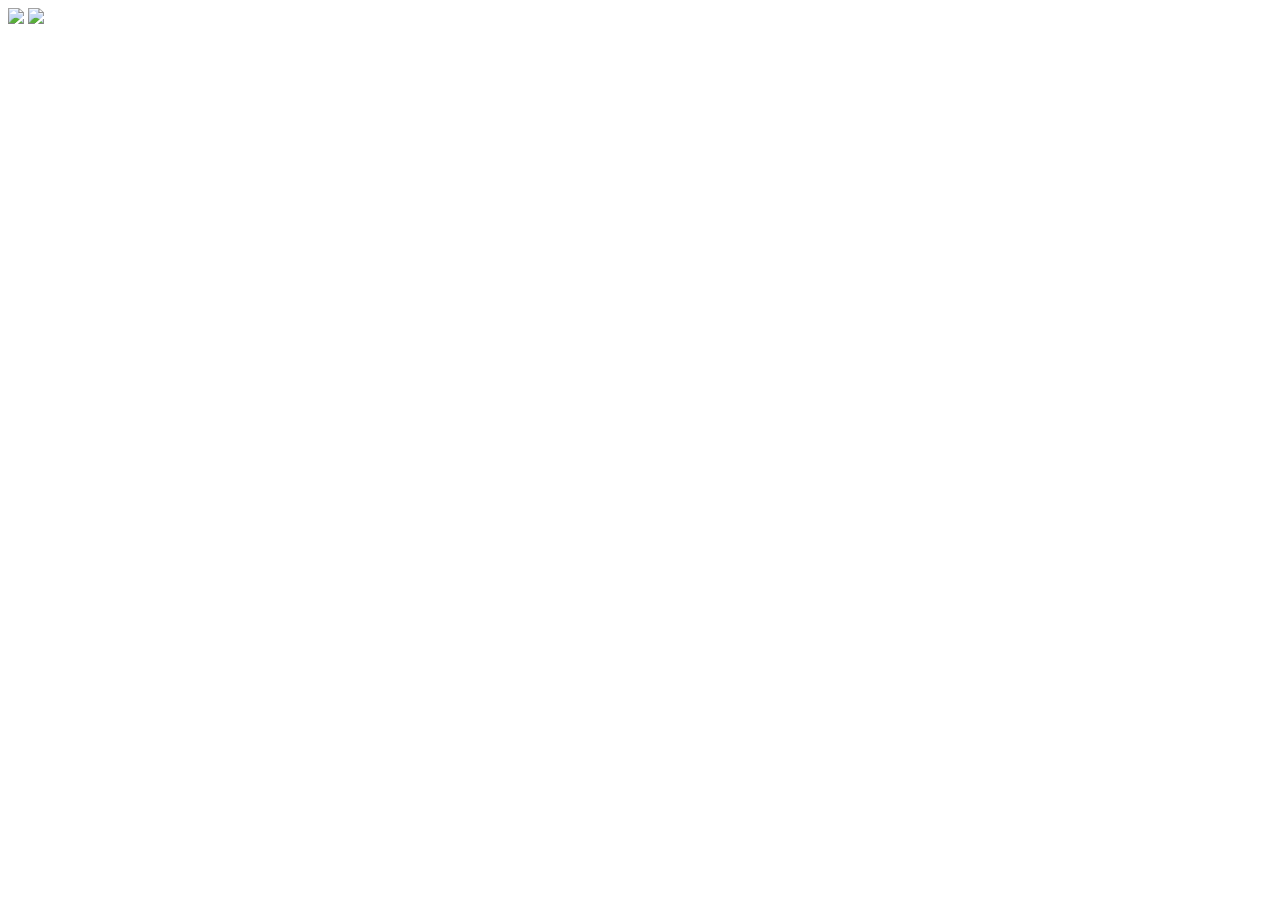
==== index.html @ 662d5e1e "Add files via upload" ====
<!DOCTYPE html>
<html lang="ja">
<head>
  <meta charset="UTF-8">

  <meta
    name="viewport"
    content="width=device-width, initial-scale=1.0, user-scalable=no"
  >

  <title>まほうのレンズ Prototype 0</title>

  <!-- A-Frame -->
  <script src="https://aframe.io/releases/1.6.0/aframe.min.js"></script>

  <!-- MindAR + A-Frame -->
  <script src="https://cdn.jsdelivr.net/npm/mind-ar@1.2.5/dist/mindar-image-aframe.prod.js"></script>

  <!-- CSS -->
  <link rel="stylesheet" href="css/style.css">
</head>

<body>

  <!-- ARシーン -->
  <a-scene
    mindar-image="
      imageTargetSrc: assets/markers/targets.mind;
      autoStart: true;
      uiLoading: yes;
      uiScanning: yes;
      uiError: yes;
    "
    embedded
    color-space="sRGB"
    renderer="
      colorManagement: true;
      physicallyCorrectLights: true;
      antialias: true;
      alpha: true;
    "
    vr-mode-ui="enabled: false"
    device-orientation-permission-ui="enabled: false"
  >

    <!-- 使用する画像 -->
    <a-assets>

      <!-- 隠れている絵本キャラクター -->
      <img
        id="character-hide"
        src="assets/images/character_hide.png"
      >

      <!-- 後のSTEPで使う -->
      <img
        id="character-slide"
        src="assets/images/character_slide.png"
      >

    </a-assets>


    <!-- MindARで認識するターゲット -->
    <a-entity
      id="target"
      mindar-image-target="targetIndex: 0"
    >

      <!-- ARキャラクター -->
      <a-image
        id="ar-character"
        src="#character-hide"
        position="0 0 0"
        width="1"
        height="1"
      >
      </a-image>

    </a-entity>


    <!-- ARカメラ -->
    <a-camera
      position="0 0 0"
      look-controls="enabled: false"
    >
    </a-camera>

  </a-scene>


  <!-- JavaScript -->
  <script src="js/app.js"></script>

</body>
</html>
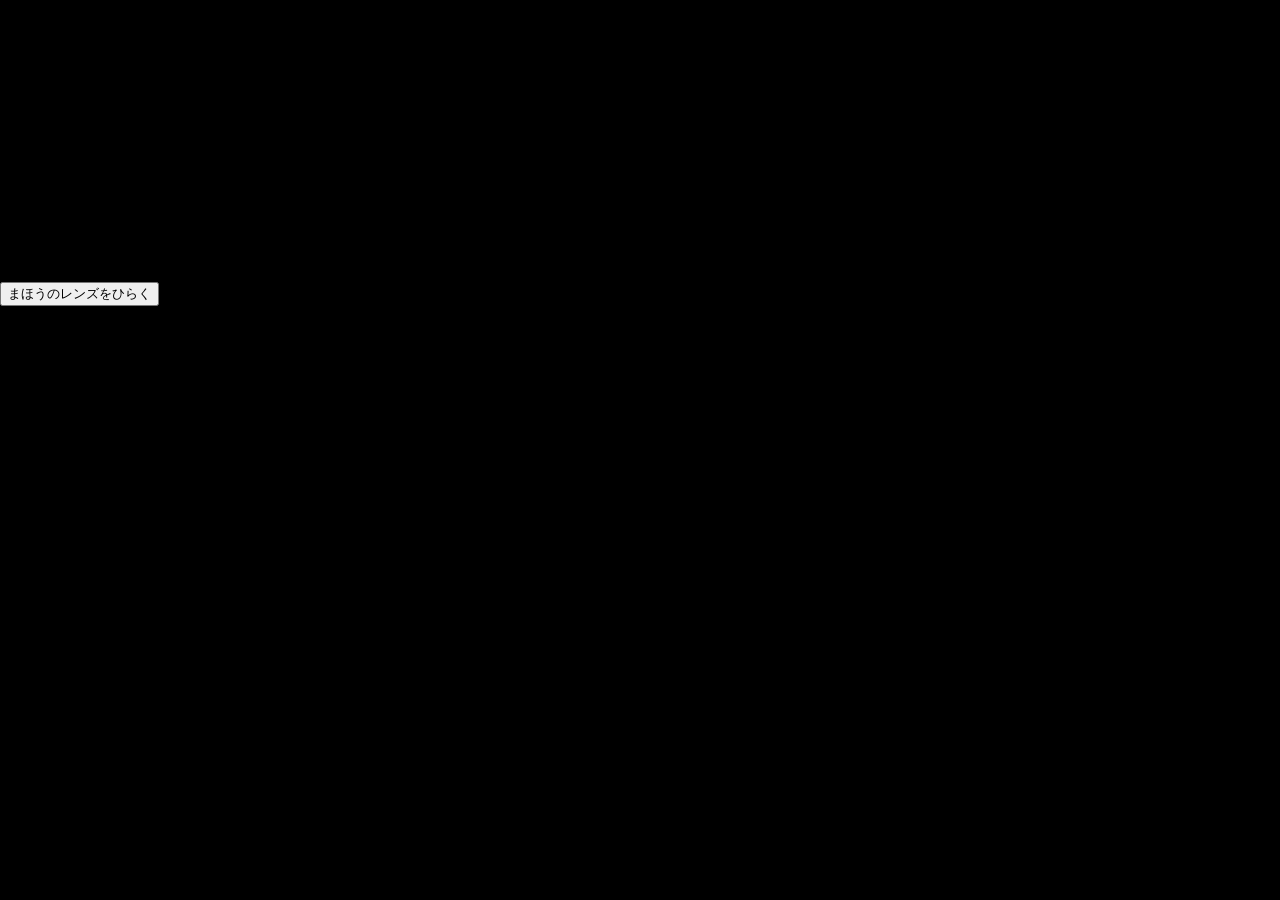
==== commit 82670a3f: "Add files via upload" ====
--- a/index.html
+++ b/index.html
@@ -8,90 +8,63 @@
     content="width=device-width, initial-scale=1.0, user-scalable=no"
   >
 
-  <title>まほうのレンズ Prototype 0</title>
+  <title>まほうのレンズ</title>
 
-  <!-- A-Frame -->
-  <script src="https://aframe.io/releases/1.6.0/aframe.min.js"></script>
-
-  <!-- MindAR + A-Frame -->
-  <script src="https://cdn.jsdelivr.net/npm/mind-ar@1.2.5/dist/mindar-image-aframe.prod.js"></script>
-
-  <!-- CSS -->
   <link rel="stylesheet" href="css/style.css">
 </head>
 
 <body>
 
-  <!-- ARシーン -->
-  <a-scene
-    mindar-image="
-      imageTargetSrc: assets/markers/targets.mind;
-      autoStart: true;
-      uiLoading: yes;
-      uiScanning: yes;
-      uiError: yes;
-    "
-    embedded
-    color-space="sRGB"
-    renderer="
-      colorManagement: true;
-      physicallyCorrectLights: true;
-      antialias: true;
-      alpha: true;
-    "
-    vr-mode-ui="enabled: false"
-    device-orientation-permission-ui="enabled: false"
-  >
+  <main class="start-screen">
 
-    <!-- 使用する画像 -->
-    <a-assets>
+    <div class="start-content">
 
-      <!-- 隠れている絵本キャラクター -->
-      <img
-        id="character-hide"
-        src="assets/images/character_hide.png"
+      <p class="event-name">
+        えほんpicnic
+      </p>
+
+      <h1 class="start-title">
+        まほうのレンズ
+      </h1>
+
+      <p class="start-lead">
+        きょうは、えほんピクニックのひ。<br>
+        うつぼこうえんにあつまった<br>
+        えほんたちが、にげだしちゃった！
+      </p>
+
+      <p class="start-story">
+        「まほうのレンズ」をつかって、<br>
+        いなくなったえほんを<br>
+        さがしにいこう。
+      </p>
+
+      <button
+        id="start-button"
+        class="start-button"
+        type="button"
       >
+        まほうのレンズをひらく
+      </button>
 
-      <!-- 後のSTEPで使う -->
-      <img
-        id="character-slide"
-        src="assets/images/character_slide.png"
+      <p class="permission-note">
+        ※この体験ではカメラと位置情報を使用します。
+      </p>
+
+      <p
+        id="location-error"
+        class="location-error"
+        hidden
       >
+        ここでは、まほうのレンズをひらけないみたい。<br>
+        靱公園に行ってみよう！
+      </p>
 
-    </a-assets>
+    </div>
 
+  </main>
 
-    <!-- MindARで認識するターゲット -->
-    <a-entity
-      id="target"
-      mindar-image-target="targetIndex: 0"
-    >
-
-      <!-- ARキャラクター -->
-      <a-image
-        id="ar-character"
-        src="#character-hide"
-        position="0 0 0"
-        width="1"
-        height="1"
-      >
-      </a-image>
-
-    </a-entity>
-
-
-    <!-- ARカメラ -->
-    <a-camera
-      position="0 0 0"
-      look-controls="enabled: false"
-    >
-    </a-camera>
-
-  </a-scene>
-
-
-  <!-- JavaScript -->
-  <script src="js/app.js"></script>
+  <script src="js/start.js"></script>
 
 </body>
 </html>
--- a/css/style.css
+++ b/css/style.css
@@ -0,0 +1,25 @@
+html,
+body {
+  margin: 0;
+  padding: 0;
+  width: 100%;
+  height: 100%;
+  overflow: hidden;
+}
+
+body {
+  font-family:
+    -apple-system,
+    BlinkMacSystemFont,
+    "Helvetica Neue",
+    "Hiragino Kaku Gothic ProN",
+    "Yu Gothic",
+    sans-serif;
+
+  background-color: #000;
+}
+
+a-scene {
+  width: 100%;
+  height: 100%;
+}
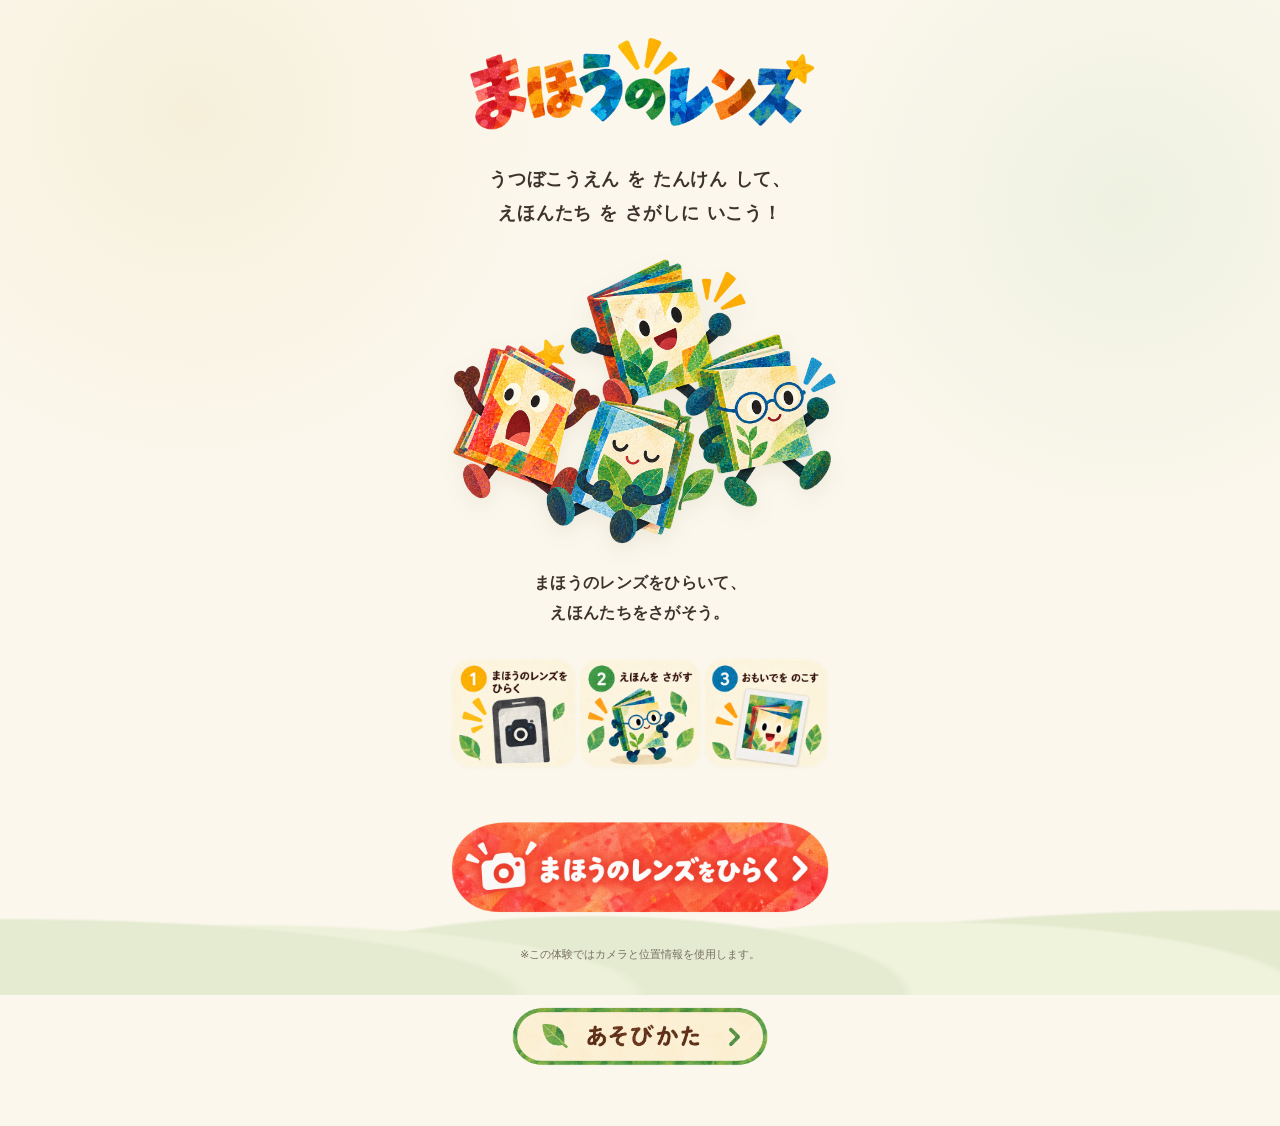
==== commit 9fa50356: "Add files via upload" ====
--- a/index.html
+++ b/index.html
@@ -1,5 +1,6 @@
 <!DOCTYPE html>
 <html lang="ja">
+
 <head>
   <meta charset="UTF-8">
 
@@ -19,52 +20,92 @@
 
     <div class="start-content">
 
-      <p class="event-name">
-        えほんpicnic
-      </p>
+      <section class="hero">
 
-      <h1 class="start-title">
-        まほうのレンズ
-      </h1>
+        <img
+          src="assets/images/title.png"
+          alt="まほうのレンズ"
+          class="hero-title-image"
+        >
 
-      <p class="start-lead">
-        きょうは、えほんピクニックのひ。<br>
-        うつぼこうえんにあつまった<br>
-        えほんたちが、にげだしちゃった！
-      </p>
+        <p class="hero-copy">
+          うつぼこうえん を たんけん して、<br>
+          えほんたち を さがしに いこう！
+        </p>
 
-      <p class="start-story">
-        「まほうのレンズ」をつかって、<br>
-        いなくなったえほんを<br>
-        さがしにいこう。
-      </p>
+        <img
+          src="assets/images/characters-group.png"
+          alt="えほんのなかまたち"
+          class="hero-characters"
+        >
 
-      <button
-        id="start-button"
-        class="start-button"
-        type="button"
-      >
-        まほうのレンズをひらく
-      </button>
+      </section>
 
-      <p class="permission-note">
-        ※この体験ではカメラと位置情報を使用します。
-      </p>
 
-      <p
-        id="location-error"
-        class="location-error"
-        hidden
-      >
-        ここでは、まほうのレンズをひらけないみたい。<br>
-        靱公園に行ってみよう！
-      </p>
+      <section class="guide">
+
+        <p class="guide-message">
+          まほうのレンズをひらいて、<br>
+          えほんたちをさがそう。
+        </p>
+
+        <img
+          src="assets/images/steps.png"
+          alt="1 まほうのレンズをひらく 2 えほんをさがす 3 おもいでをのこす"
+          class="steps-image"
+        >
+
+      </section>
+
+
+      <section class="actions">
+
+        <button
+          id="start-button"
+          class="image-button"
+          type="button"
+        >
+          <img
+            src="assets/images/button-start.png"
+            alt="まほうのレンズをひらく"
+          >
+        </button>
+
+
+        <p class="permission-note">
+          ※この体験ではカメラと位置情報を使用します。
+        </p>
+
+
+        <a
+          href="tutorial.html"
+          class="image-link-button"
+        >
+          <img
+            src="assets/images/button-tutorial.png"
+            alt="あそびかた"
+          >
+        </a>
+
+
+        <p
+          id="location-error"
+          class="location-error"
+          hidden
+        >
+          ここでは、まほうのレンズをひらけないみたい。<br>
+          靱公園に行ってみよう！
+        </p>
+
+      </section>
 
     </div>
 
   </main>
 
+
   <script src="js/start.js"></script>
 
 </body>
+
 </html>
--- a/css/style.css
+++ b/css/style.css
@@ -1,25 +1,422 @@
+:root {
+  --paper: #fbf7ec;
+  --paper-deep: #f3ecd9;
+  --ink: #3d322c;
+  --green: #5a9969;
+  --green-dark: #3f7b50;
+  --green-soft: #dfead8;
+  --yellow: #f4bd36;
+  --orange: #df7a35;
+  --red: #c94f46;
+  --blue: #3c86a7;
+  --blue-dark: #2f6f8f;
+  --shadow: 0 10px 24px rgba(89, 74, 52, 0.10);
+}
+
+* {
+  box-sizing: border-box;
+}
+
 html,
 body {
   margin: 0;
   padding: 0;
-  width: 100%;
-  height: 100%;
-  overflow: hidden;
+  min-height: 100%;
 }
 
 body {
   font-family:
+    "Hiragino Maru Gothic ProN",
+    "Hiragino Kaku Gothic ProN",
+    "Yu Gothic",
+    "Noto Sans JP",
+    system-ui,
     -apple-system,
     BlinkMacSystemFont,
-    "Helvetica Neue",
-    "Hiragino Kaku Gothic ProN",
-    "Yu Gothic",
     sans-serif;
 
-  background-color: #000;
-}
-
-a-scene {
-  width: 100%;
-  height: 100%;
-}+  background:
+    radial-gradient(circle at 15% 10%, rgba(237, 228, 190, 0.38), transparent 24%),
+    radial-gradient(circle at 88% 18%, rgba(206, 226, 197, 0.28), transparent 22%),
+    var(--paper);
+
+  color: var(--ink);
+}
+
+button,
+a {
+  -webkit-tap-highlight-color: transparent;
+}
+
+/* ========================================
+   SCR01 / START
+   主要ビジュアルは画像ファイルで表示
+======================================== */
+
+.start-screen {
+  min-height: 100svh;
+  display: flex;
+  justify-content: center;
+  align-items: flex-start;
+  padding: 24px 18px 34px;
+  position: relative;
+  overflow-x: hidden;
+}
+
+.start-screen::before {
+  content: "";
+  position: fixed;
+  inset: auto -12% -95px;
+  height: 210px;
+  background:
+    radial-gradient(ellipse at 10% 100%, #b8d39b 0 25%, transparent 26%),
+    radial-gradient(ellipse at 25% 100%, #d6e4b7 0 23%, transparent 24%),
+    radial-gradient(ellipse at 47% 100%, #b8d39b 0 26%, transparent 27%),
+    radial-gradient(ellipse at 68% 100%, #dce9bf 0 24%, transparent 25%),
+    radial-gradient(ellipse at 88% 100%, #b6cf95 0 28%, transparent 29%);
+  opacity: 0.34;
+  pointer-events: none;
+  z-index: 0;
+}
+
+.start-content {
+  position: relative;
+  z-index: 1;
+  width: min(100%, 430px);
+  margin: 0 auto;
+  text-align: center;
+}
+
+/* タイトル画像 */
+.hero-title-image {
+  display: block;
+  width: min(88%, 360px);
+  height: auto;
+  margin: 0 auto 18px;
+}
+
+/* キャッチコピー */
+.hero-copy {
+  margin: 0 auto 18px;
+  font-size: clamp(15px, 4.2vw, 18px);
+  font-weight: 700;
+  line-height: 1.9;
+  letter-spacing: 0.04em;
+}
+
+/* MV：4体のえほんキャラクター */
+.hero {
+  width: 100%;
+  margin: 0 auto 20px;
+}
+
+.hero-characters {
+  display: block;
+  width: min(100%, 400px);
+  height: auto;
+  margin: 0 auto;
+  filter: drop-shadow(0 8px 10px rgba(96, 77, 48, 0.08));
+}
+
+/* 案内文 */
+.guide {
+  width: 100%;
+  margin-bottom: 22px;
+}
+
+.guide-message {
+  margin: 0 auto 18px;
+  max-width: 360px;
+  font-size: clamp(14px, 3.9vw, 16px);
+  font-weight: 700;
+  line-height: 1.85;
+  letter-spacing: 0.02em;
+}
+
+/* 3ステップ画像 */
+.steps-image {
+  display: block;
+  width: 100%;
+  max-width: 400px;
+  height: auto;
+  margin: 0 auto 22px;
+}
+
+.actions {
+  width: 100%;
+}
+
+/* 画像ボタン共通 */
+.image-button,
+.image-link-button {
+  display: block;
+  width: 100%;
+  margin: 0;
+  padding: 0;
+  border: 0;
+  background: transparent;
+  text-decoration: none;
+  cursor: pointer;
+}
+
+.image-button img,
+.image-link-button img {
+  display: block;
+  width: 100%;
+  height: auto;
+  margin: 0 auto;
+}
+
+/* メインCTA */
+.image-button {
+  max-width: 400px;
+  margin: 0 auto;
+  transition: transform 0.15s ease;
+}
+
+.image-button:active {
+  transform: translateY(2px) scale(0.99);
+}
+
+.image-button:focus-visible,
+.image-link-button:focus-visible {
+  outline: 3px solid rgba(62, 126, 80, 0.28);
+  outline-offset: 4px;
+  border-radius: 999px;
+}
+
+/* カメラ・位置情報注記 */
+.permission-note {
+  margin: 12px 0 18px;
+  font-size: 11px;
+  line-height: 1.6;
+  color: #786e64;
+}
+
+/* あそびかたボタン */
+.image-link-button {
+  max-width: 330px;
+  margin: 0 auto;
+  transition: transform 0.15s ease;
+}
+
+.image-link-button:active {
+  transform: translateY(2px) scale(0.99);
+}
+
+/* 位置情報エラー */
+.location-error {
+  margin: 18px 0 0;
+  padding: 12px 14px;
+  border: 1px solid rgba(190, 102, 84, 0.24);
+  border-radius: 16px;
+  background: rgba(245, 229, 220, 0.78);
+  color: #884f45;
+  font-size: 13px;
+  line-height: 1.7;
+  font-weight: 700;
+}
+
+/* ========================================
+   SCR03 / END
+   ※end.html調整までは既存デザインを保持
+======================================== */
+
+.end-screen {
+  min-height: 100svh;
+  display: flex;
+  justify-content: center;
+  align-items: center;
+  padding: 28px 20px 30px;
+  overflow: hidden;
+  position: relative;
+}
+
+.end-screen::before {
+  content: "";
+  position: absolute;
+  inset: auto -12% -90px;
+  height: 210px;
+  background:
+    radial-gradient(ellipse at 10% 100%, #b8d39b 0 25%, transparent 26%),
+    radial-gradient(ellipse at 25% 100%, #d6e4b7 0 23%, transparent 24%),
+    radial-gradient(ellipse at 47% 100%, #b8d39b 0 26%, transparent 27%),
+    radial-gradient(ellipse at 68% 100%, #dce9bf 0 24%, transparent 25%),
+    radial-gradient(ellipse at 88% 100%, #b6cf95 0 28%, transparent 29%);
+  opacity: 0.52;
+  pointer-events: none;
+}
+
+.end-content {
+  position: relative;
+  z-index: 1;
+  width: min(100%, 420px);
+  text-align: center;
+}
+
+.end-kicker {
+  margin: 0 0 4px;
+  color: var(--green-dark);
+  font-size: 13px;
+  font-weight: 800;
+  letter-spacing: 0.12em;
+}
+
+.end-title {
+  margin: 0 0 12px;
+  color: var(--orange);
+  font-size: clamp(38px, 11vw, 52px);
+  line-height: 1.1;
+  font-weight: 900;
+  letter-spacing: 0.02em;
+}
+
+.end-visual {
+  width: min(92vw, 360px);
+  height: 140px;
+  margin: 0 auto 14px;
+  overflow: hidden;
+  display: flex;
+  align-items: center;
+  justify-content: center;
+}
+
+.end-characters {
+  display: block;
+  width: 100%;
+  height: auto;
+}
+
+.end-message {
+  margin: 0 0 18px;
+  font-size: 16px;
+  line-height: 1.9;
+  font-weight: 700;
+}
+
+.end-card {
+  margin: 0 0 20px;
+  padding: 18px 16px;
+  border-radius: 24px;
+  background: rgba(255,255,255,0.54);
+  border: 1px solid rgba(104, 130, 84, 0.12);
+  box-shadow: 0 7px 20px rgba(90, 77, 54, 0.05);
+}
+
+.screenshot-guide {
+  margin: 0 0 10px;
+  font-size: 14px;
+  line-height: 1.8;
+  font-weight: 700;
+}
+
+.hashtag {
+  margin: 0;
+  color: var(--green-dark);
+  font-size: 13px;
+  line-height: 1.75;
+  font-weight: 800;
+}
+
+.retry-button {
+  width: 100%;
+  min-height: 62px;
+  margin-bottom: 12px;
+  padding: 14px 20px;
+  border: 0;
+  border-radius: 999px;
+  background: linear-gradient(180deg, #69a875 0%, var(--green) 100%);
+  color: #fffdf7;
+  font-size: 17px;
+  font-weight: 800;
+  cursor: pointer;
+  box-shadow: var(--shadow);
+}
+
+.top-button {
+  width: 100%;
+  min-height: 52px;
+  padding: 12px 18px;
+  border: 2px solid #78a47d;
+  border-radius: 999px;
+  background: rgba(255,255,255,0.40);
+  color: var(--green-dark);
+  font-size: 15px;
+  font-weight: 800;
+  cursor: pointer;
+}
+
+/* ========================================
+   SMALL SCREENS
+======================================== */
+
+@media (max-width: 360px) {
+  .start-screen {
+    padding-left: 14px;
+    padding-right: 14px;
+  }
+
+  .hero-title-image {
+    width: 90%;
+  }
+
+  .hero-copy {
+    font-size: 14px;
+  }
+
+  .guide-message {
+    font-size: 14px;
+  }
+}
+
+@media (max-height: 720px) {
+  .start-screen {
+    padding-top: 16px;
+    padding-bottom: 24px;
+  }
+
+  .hero-title-image {
+    width: min(78%, 320px);
+    margin-bottom: 12px;
+  }
+
+  .hero-copy {
+    margin-bottom: 12px;
+    line-height: 1.7;
+  }
+
+  .hero {
+    margin-bottom: 14px;
+  }
+
+  .hero-characters {
+    width: min(84%, 330px);
+  }
+
+  .guide-message {
+    margin-bottom: 14px;
+    line-height: 1.7;
+  }
+
+  .steps-image {
+    margin-bottom: 16px;
+  }
+
+  .permission-note {
+    margin-top: 9px;
+    margin-bottom: 14px;
+  }
+
+  .end-visual {
+    height: 110px;
+  }
+}
+
+@media (prefers-reduced-motion: reduce) {
+  *,
+  *::before,
+  *::after {
+    scroll-behavior: auto !important;
+    transition: none !important;
+  }
+}
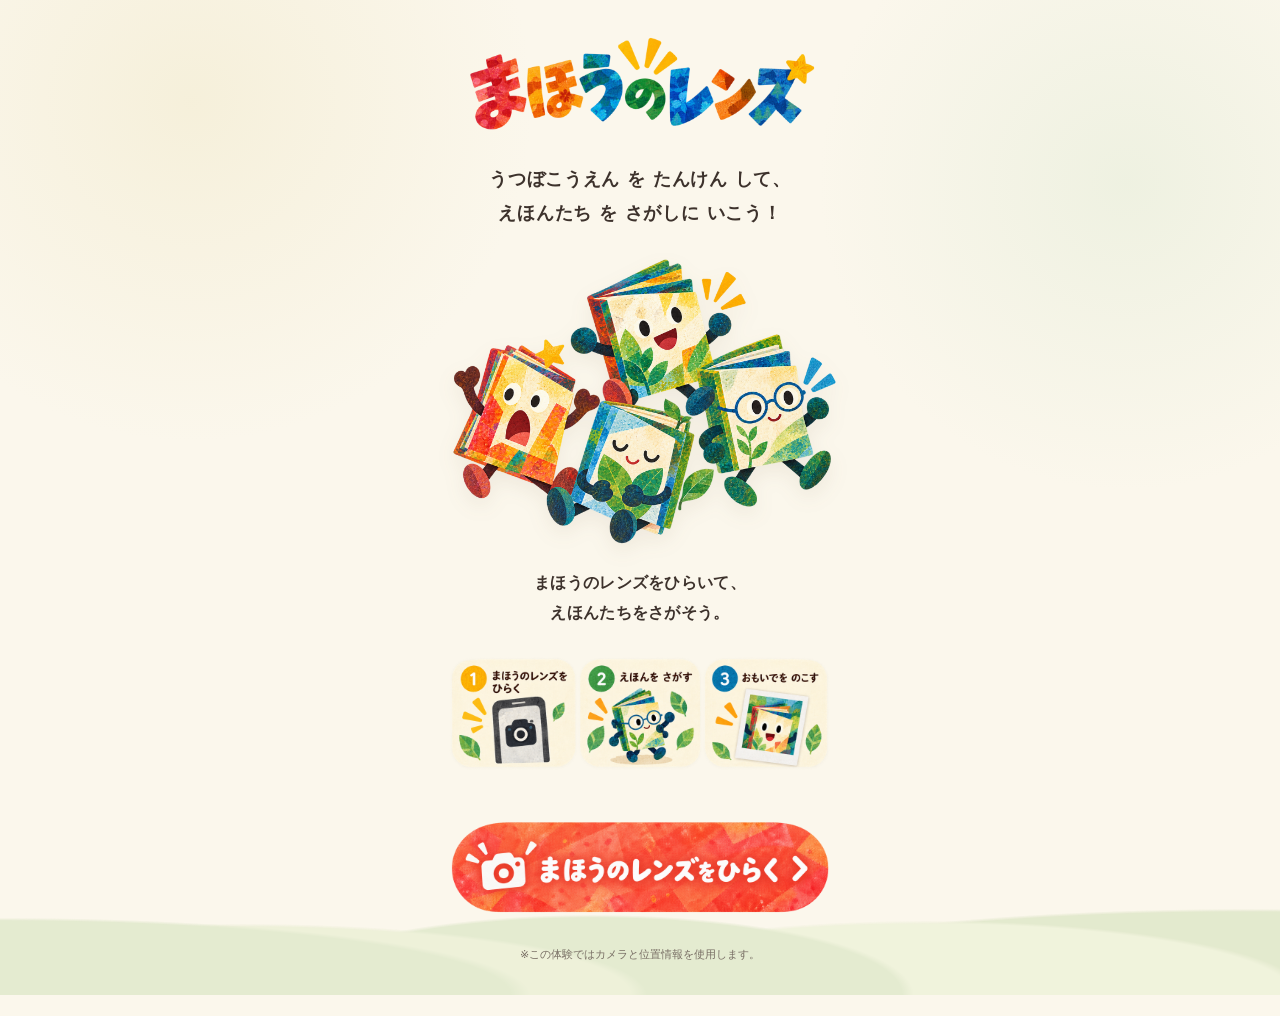
==== commit 4cabc63a: "Add files via upload" ====
--- a/index.html
+++ b/index.html
@@ -77,7 +77,7 @@
         </p>
 
 
-        <a
+        <!-- <a
           href="tutorial.html"
           class="image-link-button"
         >
@@ -85,7 +85,7 @@
             src="assets/images/button-tutorial.png"
             alt="あそびかた"
           >
-        </a>
+        </a> -->
 
 
         <p
--- a/css/style.css
+++ b/css/style.css
@@ -219,7 +219,6 @@
 
 /* ========================================
    SCR03 / END
-   ※end.html調整までは既存デザインを保持
 ======================================== */
 
 .end-screen {
@@ -254,37 +253,19 @@
   text-align: center;
 }
 
-.end-kicker {
-  margin: 0 0 4px;
-  color: var(--green-dark);
-  font-size: 13px;
-  font-weight: 800;
-  letter-spacing: 0.12em;
-}
-
-.end-title {
-  margin: 0 0 12px;
-  color: var(--orange);
-  font-size: clamp(38px, 11vw, 52px);
-  line-height: 1.1;
-  font-weight: 900;
-  letter-spacing: 0.02em;
-}
-
-.end-visual {
-  width: min(92vw, 360px);
-  height: 140px;
-  margin: 0 auto 14px;
-  overflow: hidden;
-  display: flex;
-  align-items: center;
-  justify-content: center;
+.end-title-image {
+  display: block;
+  width: min(88%, 340px);
+  height: auto;
+  margin: 0 auto 18px;
 }
 
 .end-characters {
   display: block;
-  width: 100%;
-  height: auto;
+  width: min(90%, 360px);
+  height: auto;
+  margin: 0 auto 18px;
+  filter: drop-shadow(0 8px 10px rgba(96, 77, 48, 0.08));
 }
 
 .end-message {
@@ -298,7 +279,7 @@
   margin: 0 0 20px;
   padding: 18px 16px;
   border-radius: 24px;
-  background: rgba(255,255,255,0.54);
+  background: rgba(255, 255, 255, 0.54);
   border: 1px solid rgba(104, 130, 84, 0.12);
   box-shadow: 0 7px 20px rgba(90, 77, 54, 0.05);
 }
@@ -318,33 +299,24 @@
   font-weight: 800;
 }
 
-.retry-button {
-  width: 100%;
-  min-height: 62px;
-  margin-bottom: 12px;
-  padding: 14px 20px;
-  border: 0;
-  border-radius: 999px;
-  background: linear-gradient(180deg, #69a875 0%, var(--green) 100%);
-  color: #fffdf7;
-  font-size: 17px;
-  font-weight: 800;
-  cursor: pointer;
-  box-shadow: var(--shadow);
-}
-
-.top-button {
-  width: 100%;
-  min-height: 52px;
-  padding: 12px 18px;
-  border: 2px solid #78a47d;
-  border-radius: 999px;
-  background: rgba(255,255,255,0.40);
-  color: var(--green-dark);
-  font-size: 15px;
-  font-weight: 800;
-  cursor: pointer;
-}
+.end-actions {
+  width: 100%;
+}
+
+.end-image-button {
+  max-width: 330px;
+  margin: 0 auto 14px;
+  transition: transform 0.15s ease;
+}
+
+.end-image-button:last-child {
+  margin-bottom: 0;
+}
+
+.end-image-button:active {
+  transform: translateY(2px) scale(0.99);
+}
+
 
 /* ========================================
    SMALL SCREENS
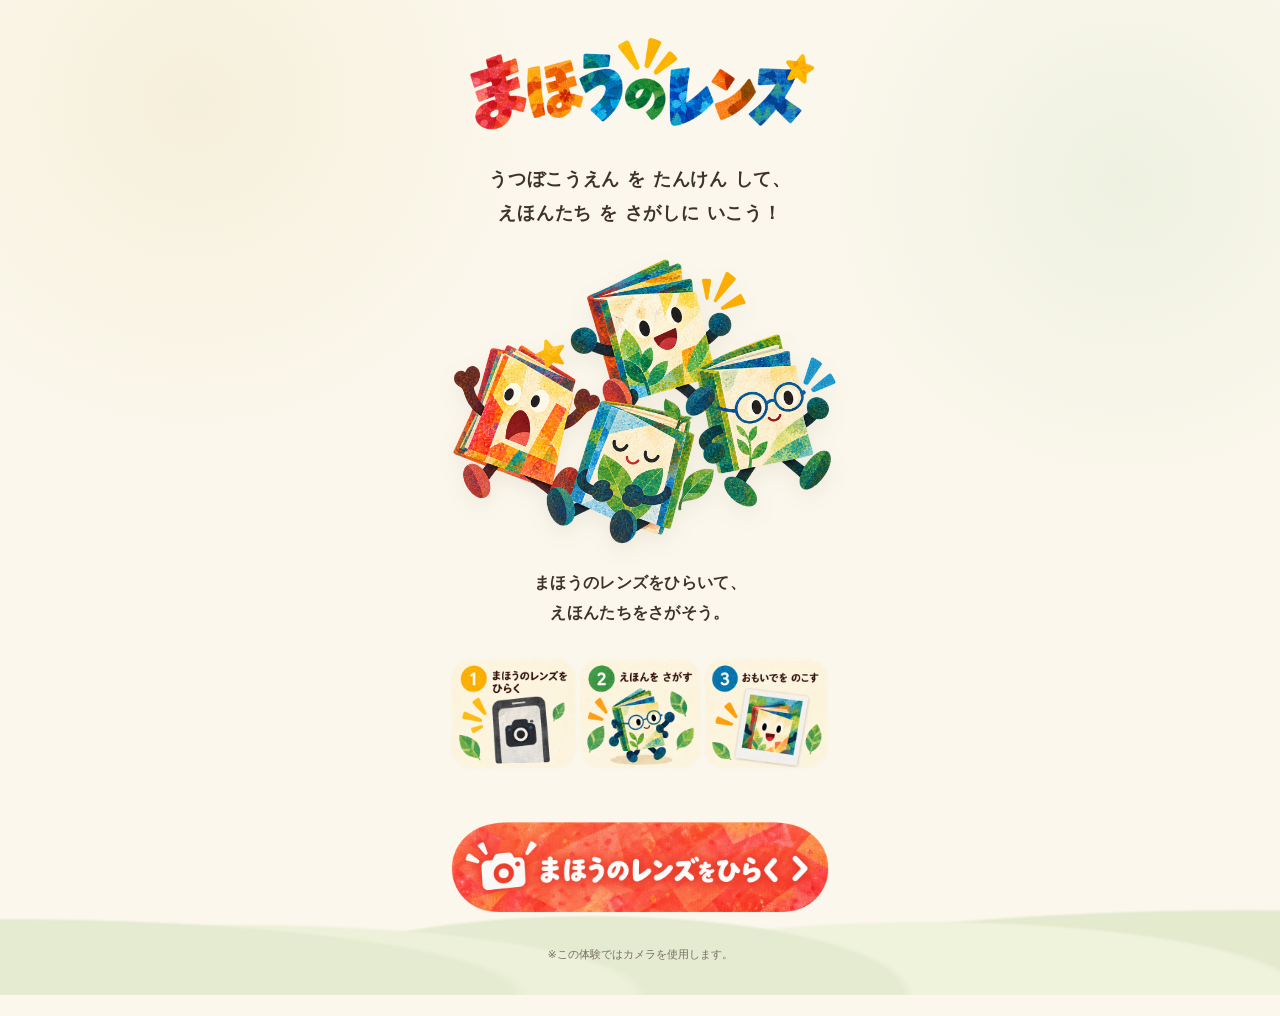
==== commit 87e7ba99: "Add files via upload" ====
--- a/index.html
+++ b/index.html
@@ -73,7 +73,7 @@
 
 
         <p class="permission-note">
-          ※この体験ではカメラと位置情報を使用します。
+          ※この体験ではカメラを使用します。
         </p>
 
 
